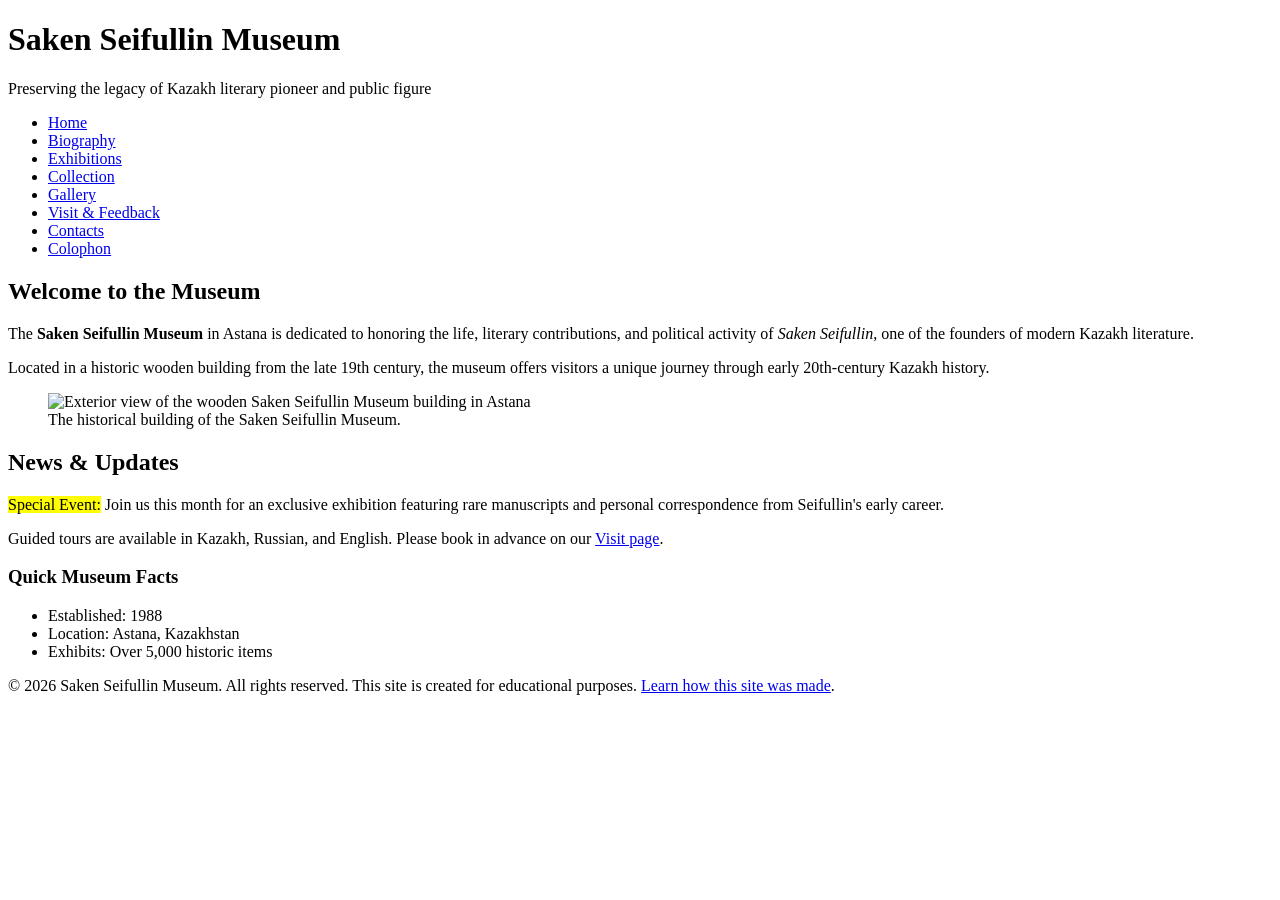
==== index.html @ 9ab15a69 "Add files via upload" ====
<!DOCTYPE html>
<html lang="en">
<head>
  <meta charset="UTF-8">
  <meta name="viewport" content="width=device-width, initial-scale=1.0">
  <meta name="description" content="Welcome to the Saken Seifullin Museum in Astana. Discover the life, literary works, and heritage of the prominent Kazakh writer and statesman. Author: Team Museum Project.">
  <title>Saken Seifullin Museum - Home Page</title>
</head>
<body>
  <header>
    <h1>Saken Seifullin Museum</h1>
    <p>Preserving the legacy of Kazakh literary pioneer and public figure</p>
    <nav>
      <ul>
        <li><a href="index.html">Home</a></li>
        <li><a href="biography.html">Biography</a></li>
        <li><a href="exhibitions.html">Exhibitions</a></li>
        <li><a href="exhibits.html">Collection</a></li>
        <li><a href="gallery.html">Gallery</a></li>
        <li><a href="feedback.html">Visit & Feedback</a></li>
        <li><a href="contacts.html">Contacts</a></li>
        <li><a href="colophon.html">Colophon</a></li>
      </ul>
    </nav>
  </header>

  <main>
    <section>
      <h2>Welcome to the Museum</h2>
      <p>The <strong>Saken Seifullin Museum</strong> in Astana is dedicated to honoring the life, literary contributions, and political activity of <em>Saken Seifullin</em>, one of the founders of modern Kazakh literature.</p>
      <p>Located in a historic wooden building from the late 19th century, the museum offers visitors a unique journey through early 20th-century Kazakh history.</p>
      <figure>
        <img src="Data/PresetImageFill0-24.jpg" alt="Exterior view of the wooden Saken Seifullin Museum building in Astana">
        <figcaption>The historical building of the Saken Seifullin Museum.</figcaption>
      </figure>
    </section>

    <article>
      <h2>News & Updates</h2>
      <p><mark>Special Event:</mark> Join us this month for an exclusive exhibition featuring rare manuscripts and personal correspondence from Seifullin's early career.</p>
      <p>Guided tours are available in Kazakh, Russian, and English. Please book in advance on our <a href="feedback.html">Visit page</a>.</p>
    </article>

    <aside>
      <h3>Quick Museum Facts</h3>
      <ul>
        <li>Established: 1988</li>
        <li>Location: Astana, Kazakhstan</li>
        <li>Exhibits: Over 5,000 historic items</li>
      </ul>
    </aside>
  </main>

  <footer>
    <p>&copy; 2026 Saken Seifullin Museum. All rights reserved. This site is created for educational purposes. <a href="colophon.html">Learn how this site was made</a>.</p>
  </footer>
</body>
</html>
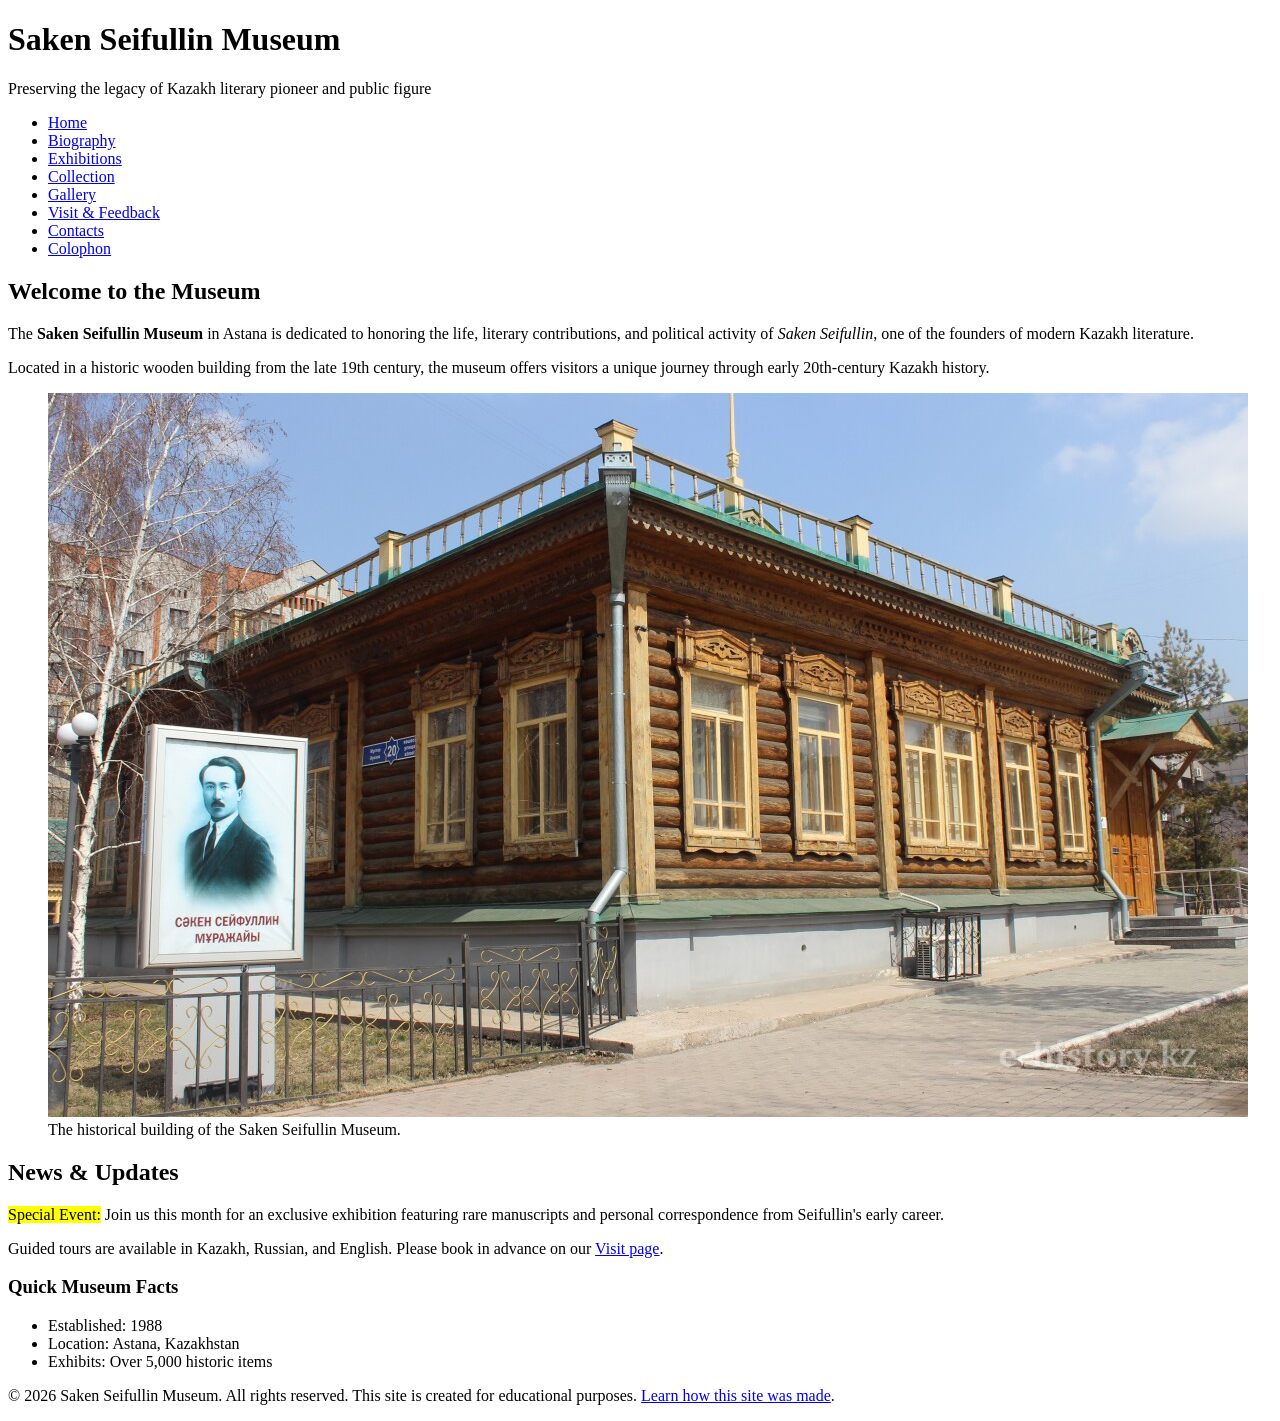
==== commit d22b30b9: "Add files via upload" ====
--- a/index.html
+++ b/index.html
@@ -30,7 +30,7 @@
       <p>The <strong>Saken Seifullin Museum</strong> in Astana is dedicated to honoring the life, literary contributions, and political activity of <em>Saken Seifullin</em>, one of the founders of modern Kazakh literature.</p>
       <p>Located in a historic wooden building from the late 19th century, the museum offers visitors a unique journey through early 20th-century Kazakh history.</p>
       <figure>
-        <img src="Data/PresetImageFill0-24.jpg" alt="Exterior view of the wooden Saken Seifullin Museum building in Astana">
+        <img src="./astana-16-1.jpg" alt="Exterior view of the wooden Saken Seifullin Museum building in Astana">
         <figcaption>The historical building of the Saken Seifullin Museum.</figcaption>
       </figure>
     </section>
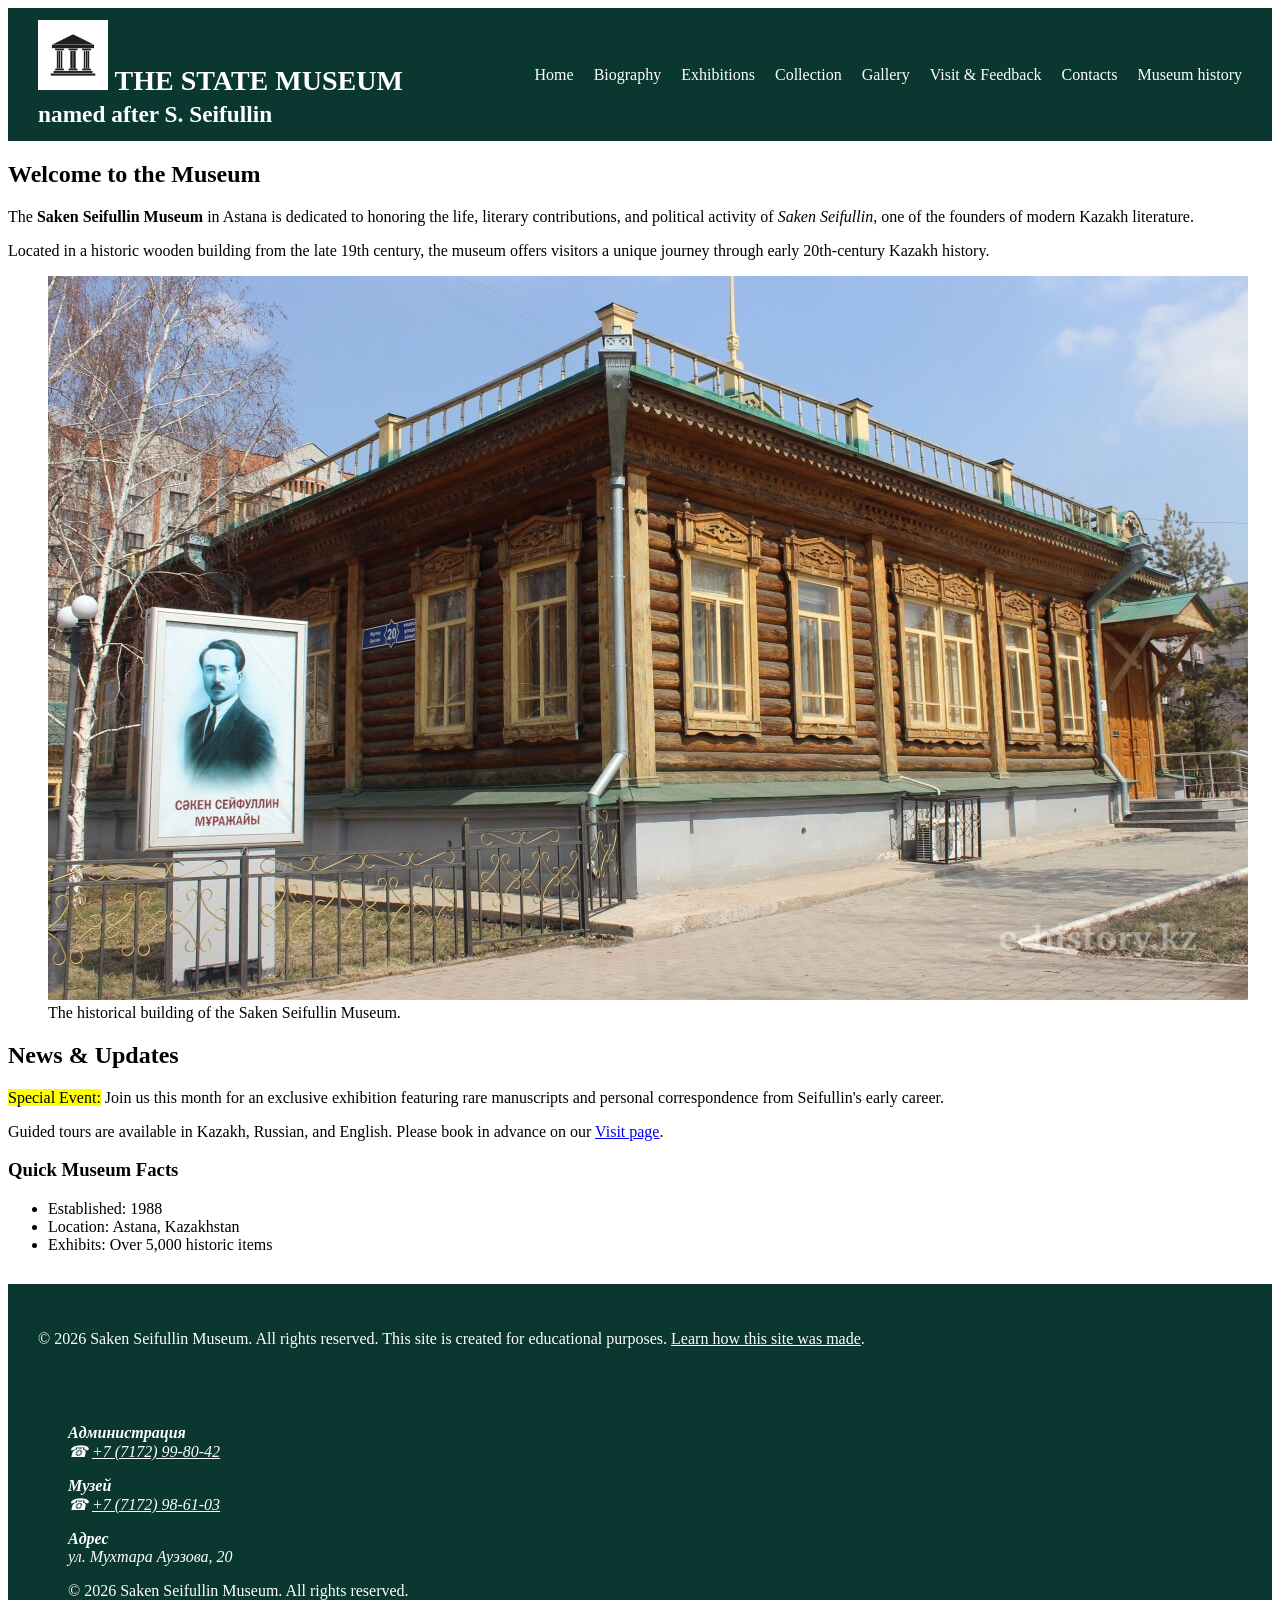
==== commit bbd1b088: "Add files via upload" ====
--- a/index.html
+++ b/index.html
@@ -5,11 +5,15 @@
   <meta name="viewport" content="width=device-width, initial-scale=1.0">
   <meta name="description" content="Welcome to the Saken Seifullin Museum in Astana. Discover the life, literary works, and heritage of the prominent Kazakh writer and statesman. Author: Team Museum Project.">
   <title>Saken Seifullin Museum - Home Page</title>
+  <link rel="stylesheet" href="css/base.css">
 </head>
 <body>
   <header>
-    <h1>Saken Seifullin Museum</h1>
-    <p>Preserving the legacy of Kazakh literary pioneer and public figure</p>
+        <h1>
+    <img src="logo museum.jpg" alt="Museum logo">
+    THE STATE MUSEUM <br>
+    <small>named after S. Seifullin</small>
+</h1>
     <nav>
       <ul>
         <li><a href="index.html">Home</a></li>
@@ -19,7 +23,7 @@
         <li><a href="gallery.html">Gallery</a></li>
         <li><a href="feedback.html">Visit & Feedback</a></li>
         <li><a href="contacts.html">Contacts</a></li>
-        <li><a href="colophon.html">Colophon</a></li>
+        <li><a href="Museum history.html">Museum history</a></li>
       </ul>
     </nav>
   </header>
@@ -53,6 +57,27 @@
 
   <footer>
     <p>&copy; 2026 Saken Seifullin Museum. All rights reserved. This site is created for educational purposes. <a href="colophon.html">Learn how this site was made</a>.</p>
-  </footer>
+    <footer>
+    <address>
+        <p>
+            <strong>Администрация</strong><br>
+             &#9742;
+            <a href="tel:+77172998042">+7 (7172) 99-80-42</a>
+        </p>
+
+        <p>
+            <strong>Музей</strong><br>
+             &#9742;
+            <a href="tel:+77172986103">+7 (7172) 98-61-03</a>
+        </p>
+
+        <p>
+            <strong>Адрес</strong><br>
+            ул. Мухтара Ауэзова, 20
+        </p>
+    </address>
+
+    <p>&copy; 2026 Saken Seifullin Museum. All rights reserved.</p>
+</footer>
 </body>
-</html>+</html>
--- a/css/base.css
+++ b/css/base.css
@@ -0,0 +1,69 @@
+    nav ul {
+        display: flex;
+        justify-content: center;
+        align-items: center;
+        gap: 20px;
+        list-style: none;
+        margin: 0;
+        padding: 0;
+    }
+
+    nav a {
+        text-decoration: none;
+    }
+
+    header {
+        background-color:#0A372F;
+        color:white;
+        padding: 12px 30px;
+        display: flex;
+        align-items: center;
+        justify-content: space-between;
+        flex-wrap: nowrap;
+    }
+    header h1 {
+        font-size: 28px;
+        margin: 0;
+        white-space: nowrap;
+    }
+    
+    header a {
+        color: white;
+    }
+
+    header img {
+        width: 70px;
+        height: auto;
+    }
+
+    .exhibit-grid {
+        display: grid;
+        grid-template-columns: repeat(4, minmax(0, 1fr));
+        gap: 30px 20px;
+    }
+    .exhibit-card {
+        padding: 10px;
+        border: 1px solid #dddddd;
+        box-sizing: border-box;
+    }
+
+    .exhibit-grid img {
+        max-width: 100%;
+        width: 100%;
+        height: 190px;
+        object-fit: cover;
+    }
+    h1, h2, h3 {
+        font-family: Georgia, "Times New Roman", serif;
+    }
+
+    footer {
+        background-color: #0A372F ;
+        color: white;
+        padding: 30px;
+        margin-top: 30px;
+
+    }
+    footer a {
+        color:white;    
+    }
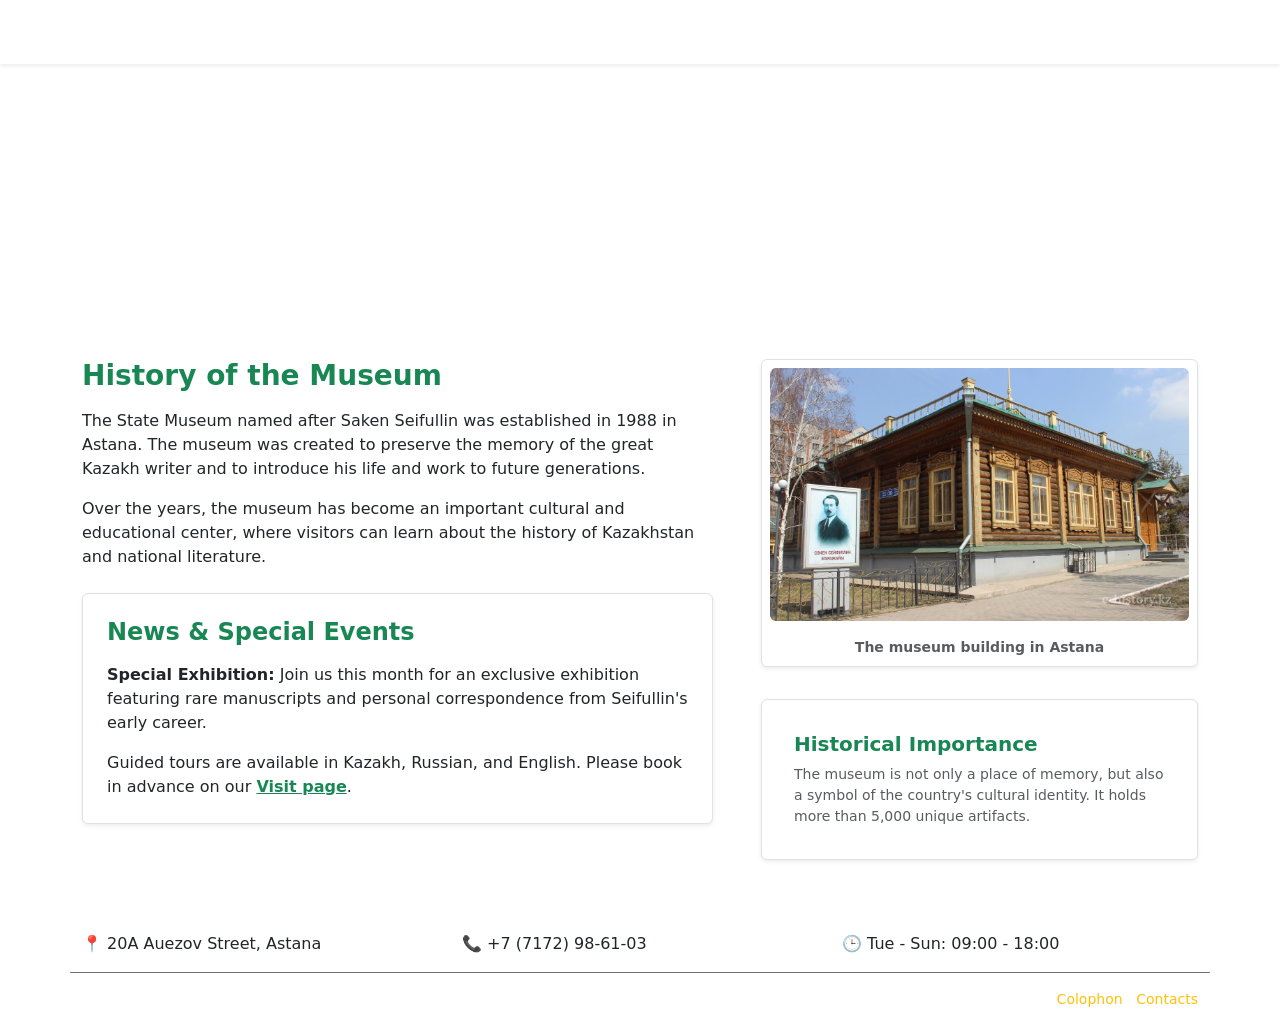
==== commit 5a7ceeb7: "Add files via upload" ====
--- a/index.html
+++ b/index.html
@@ -3,81 +3,108 @@
 <head>
   <meta charset="UTF-8">
   <meta name="viewport" content="width=device-width, initial-scale=1.0">
-  <meta name="description" content="Welcome to the Saken Seifullin Museum in Astana. Discover the life, literary works, and heritage of the prominent Kazakh writer and statesman. Author: Team Museum Project.">
-  <title>Saken Seifullin Museum - Home Page</title>
-  <link rel="stylesheet" href="css/base.css">
+  <meta name="description" content="Welcome to the State Museum named after S. Seifullin in Astana. Author: Team Museum Project.">
+  <!-- Bootstrap 5.3.3 CSS CDN (Version: 5.3.3) -->
+  <link href="https://cdn.jsdelivr.net/npm/bootstrap@5.3.3/dist/css/bootstrap.min.css" rel="stylesheet">
+  <link rel="stylesheet" href="css/style1.css">
+  <title>Home - Saken Seifullin Museum</title>
 </head>
 <body>
-  <header>
-        <h1>
-    <img src="logo museum.jpg" alt="Museum logo">
-    THE STATE MUSEUM <br>
-    <small>named after S. Seifullin</small>
-</h1>
-    <nav>
-      <ul>
-        <li><a href="index.html">Home</a></li>
-        <li><a href="biography.html">Biography</a></li>
-        <li><a href="exhibitions.html">Exhibitions</a></li>
-        <li><a href="exhibits.html">Collection</a></li>
-        <li><a href="gallery.html">Gallery</a></li>
-        <li><a href="feedback.html">Visit & Feedback</a></li>
-        <li><a href="contacts.html">Contacts</a></li>
-        <li><a href="Museum history.html">Museum history</a></li>
-      </ul>
+
+  <!-- Header & Navigation -->
+  <header class="site-header text-white shadow-sm sticky-top">
+    <nav class="navbar navbar-expand-lg navbar-dark p-0">
+      <div class="container-fluid px-3 px-md-5">
+        <a class="navbar-brand d-flex align-items-center gap-3" href="index.html">
+          <svg class="logo-icon" viewBox="0 0 24 24" style="width: 36px; height: 36px; fill: #ffffff;"><path d="M12 2L2 7l10 5 10-5-10-5zM2 17l10 5 10-5M2 12l10 5 10-5"/></svg>
+          <div class="logo-text">
+            <h1 class="h6 mb-0 text-white text-uppercase tracking-wider">The State Museum</h1>
+            <small class="text-white-50 fs-7">named after S. Seifullin</small>
+          </div>
+        </a>
+
+        <button class="navbar-toggler" type="button" data-bs-toggle="collapse" data-bs-target="#mainNav" aria-controls="mainNav" aria-expanded="false" aria-label="Toggle navigation">
+          <span class="navbar-toggler-icon"></span>
+        </button>
+
+        <div class="collapse navbar-collapse justify-content-end" id="mainNav">
+          <ul class="navbar-nav gap-2 text-center text-lg-start">
+            <li class="nav-item"><a class="nav-link active" aria-current="page" href="index.html">Home</a></li>
+            <li class="nav-item"><a class="nav-link" href="biography.html">Biography</a></li>
+            <li class="nav-item"><a class="nav-link" href="exhibitions.html">Exhibitions</a></li>
+            <li class="nav-item"><a class="nav-link" href="exhibits.html">Collection</a></li>
+            <li class="nav-item"><a class="nav-link" href="gallery.html">Gallery</a></li>
+            <li class="nav-item"><a class="nav-link" href="feedback.html">Visit &amp; Feedback</a></li>
+            <li class="nav-item"><a class="nav-link" href="contacts.html">Contacts</a></li>
+            <li class="nav-item"><a class="nav-link" href="Museum history.html">Museum history</a></li>
+            <li class="nav-item"><a class="nav-link" href="poetry.html">Poetry Wall</a></li>
+          </ul>
+        </div>
+      </div>
     </nav>
   </header>
 
-  <main>
-    <section>
-      <h2>Welcome to the Museum</h2>
-      <p>The <strong>Saken Seifullin Museum</strong> in Astana is dedicated to honoring the life, literary contributions, and political activity of <em>Saken Seifullin</em>, one of the founders of modern Kazakh literature.</p>
-      <p>Located in a historic wooden building from the late 19th century, the museum offers visitors a unique journey through early 20th-century Kazakh history.</p>
-      <figure>
-        <img src="./astana-16-1.jpg" alt="Exterior view of the wooden Saken Seifullin Museum building in Astana">
-        <figcaption>The historical building of the Saken Seifullin Museum.</figcaption>
-      </figure>
-    </section>
+  <!-- Hero Section -->
+  <section class="hero-banner py-5">
+    <div class="container">
+      <h1 class="display-4 text-white mb-2">Saken Seifullin Museum</h1>
+      <p class="lead text-white-50 mb-3" style="max-width: 650px;">Preserving the legacy of a pioneering Kazakh writer, statesman, and public figure in Astana.</p>
+      <div class="gold-divider"></div>
+    </div>
+  </section>
 
-    <article>
-      <h2>News & Updates</h2>
-      <p><mark>Special Event:</mark> Join us this month for an exclusive exhibition featuring rare manuscripts and personal correspondence from Seifullin's early career.</p>
-      <p>Guided tours are available in Kazakh, Russian, and English. Please book in advance on our <a href="feedback.html">Visit page</a>.</p>
-    </article>
+  <!-- Main Content -->
+  <main class="container my-5">
+    <div class="row g-5">
+      
+      <!-- Left Column -->
+      <div class="col-12 col-lg-7">
+        <section class="mb-4">
+          <h2 class="h3 fw-bold text-success mb-3">History of the Museum</h2>
+          <p>The State Museum named after Saken Seifullin was established in 1988 in Astana. The museum was created to preserve the memory of the great Kazakh writer and to introduce his life and work to future generations.</p>
+          <p>Over the years, the museum has become an important cultural and educational center, where visitors can learn about the history of Kazakhstan and national literature.</p>
+        </section>
 
-    <aside>
-      <h3>Quick Museum Facts</h3>
-      <ul>
-        <li>Established: 1988</li>
-        <li>Location: Astana, Kazakhstan</li>
-        <li>Exhibits: Over 5,000 historic items</li>
-      </ul>
-    </aside>
+        <section class="p-4 bg-white rounded border shadow-sm mt-4">
+          <h2 class="h4 fw-bold text-success mb-3">News &amp; Special Events</h2>
+          <p><strong>Special Exhibition:</strong> Join us this month for an exclusive exhibition featuring rare manuscripts and personal correspondence from Seifullin's early career.</p>
+          <p class="mb-0">Guided tours are available in Kazakh, Russian, and English. Please book in advance on our <a href="feedback.html" class="text-success fw-semibold">Visit page</a>.</p>
+        </section>
+      </div>
+
+      <!-- Right Column -->
+      <div class="col-12 col-lg-5">
+        <figure class="figure border rounded p-2 bg-white shadow-sm w-100">
+          <img src="astana-16-1.jpg" class="figure-img img-fluid rounded w-100 object-fit-cover" style="max-height: 300px;" alt="The historical building of the Saken Seifullin Museum">
+          <figcaption class="figure-caption text-center pt-2 fw-semibold">The museum building in Astana</figcaption>
+        </figure>
+
+        <div class="card border shadow-sm p-3 bg-white mt-3">
+          <div class="card-body">
+            <h3 class="h5 fw-bold text-success mb-2">Historical Importance</h3>
+            <p class="card-text text-muted small">The museum is not only a place of memory, but also a symbol of the country's cultural identity. It holds more than 5,000 unique artifacts.</p>
+          </div>
+        </div>
+      </div>
+
+    </div>
   </main>
 
-  <footer>
-    <p>&copy; 2026 Saken Seifullin Museum. All rights reserved. This site is created for educational purposes. <a href="colophon.html">Learn how this site was made</a>.</p>
-    <footer>
-    <address>
-        <p>
-            <strong>Администрация</strong><br>
-             &#9742;
-            <a href="tel:+77172998042">+7 (7172) 99-80-42</a>
-        </p>
+  <!-- Footer -->
+  <footer class="site-footer pt-4 pb-3 mt-auto">
+    <div class="container">
+      <div class="row gy-3 pb-3 border-bottom border-secondary text-center text-md-start">
+        <div class="col-12 col-md-4">📍 20A Auezov Street, Astana</div>
+        <div class="col-12 col-md-4">📞 +7 (7172) 98-61-03</div>
+        <div class="col-12 col-md-4">🕒 Tue - Sun: 09:00 - 18:00</div>
+      </div>
+      <div class="d-flex flex-wrap justify-content-between align-items-center pt-3 small text-white-50">
+        <p class="mb-0">&copy; 2026 The State Museum named after S. Seifullin. All rights reserved.</p>
+        <div><a href="colophon.html" class="text-warning text-decoration-none">Colophon</a> / <a href="contacts.html" class="text-warning text-decoration-none">Contacts</a></div>
+      </div>
+    </div>
+  </footer>
 
-        <p>
-            <strong>Музей</strong><br>
-             &#9742;
-            <a href="tel:+77172986103">+7 (7172) 98-61-03</a>
-        </p>
-
-        <p>
-            <strong>Адрес</strong><br>
-            ул. Мухтара Ауэзова, 20
-        </p>
-    </address>
-
-    <p>&copy; 2026 Saken Seifullin Museum. All rights reserved.</p>
-</footer>
+  <script src="https://cdn.jsdelivr.net/npm/bootstrap@5.3.3/dist/js/bootstrap.bundle.min.js"></script>
 </body>
-</html>
+</html>
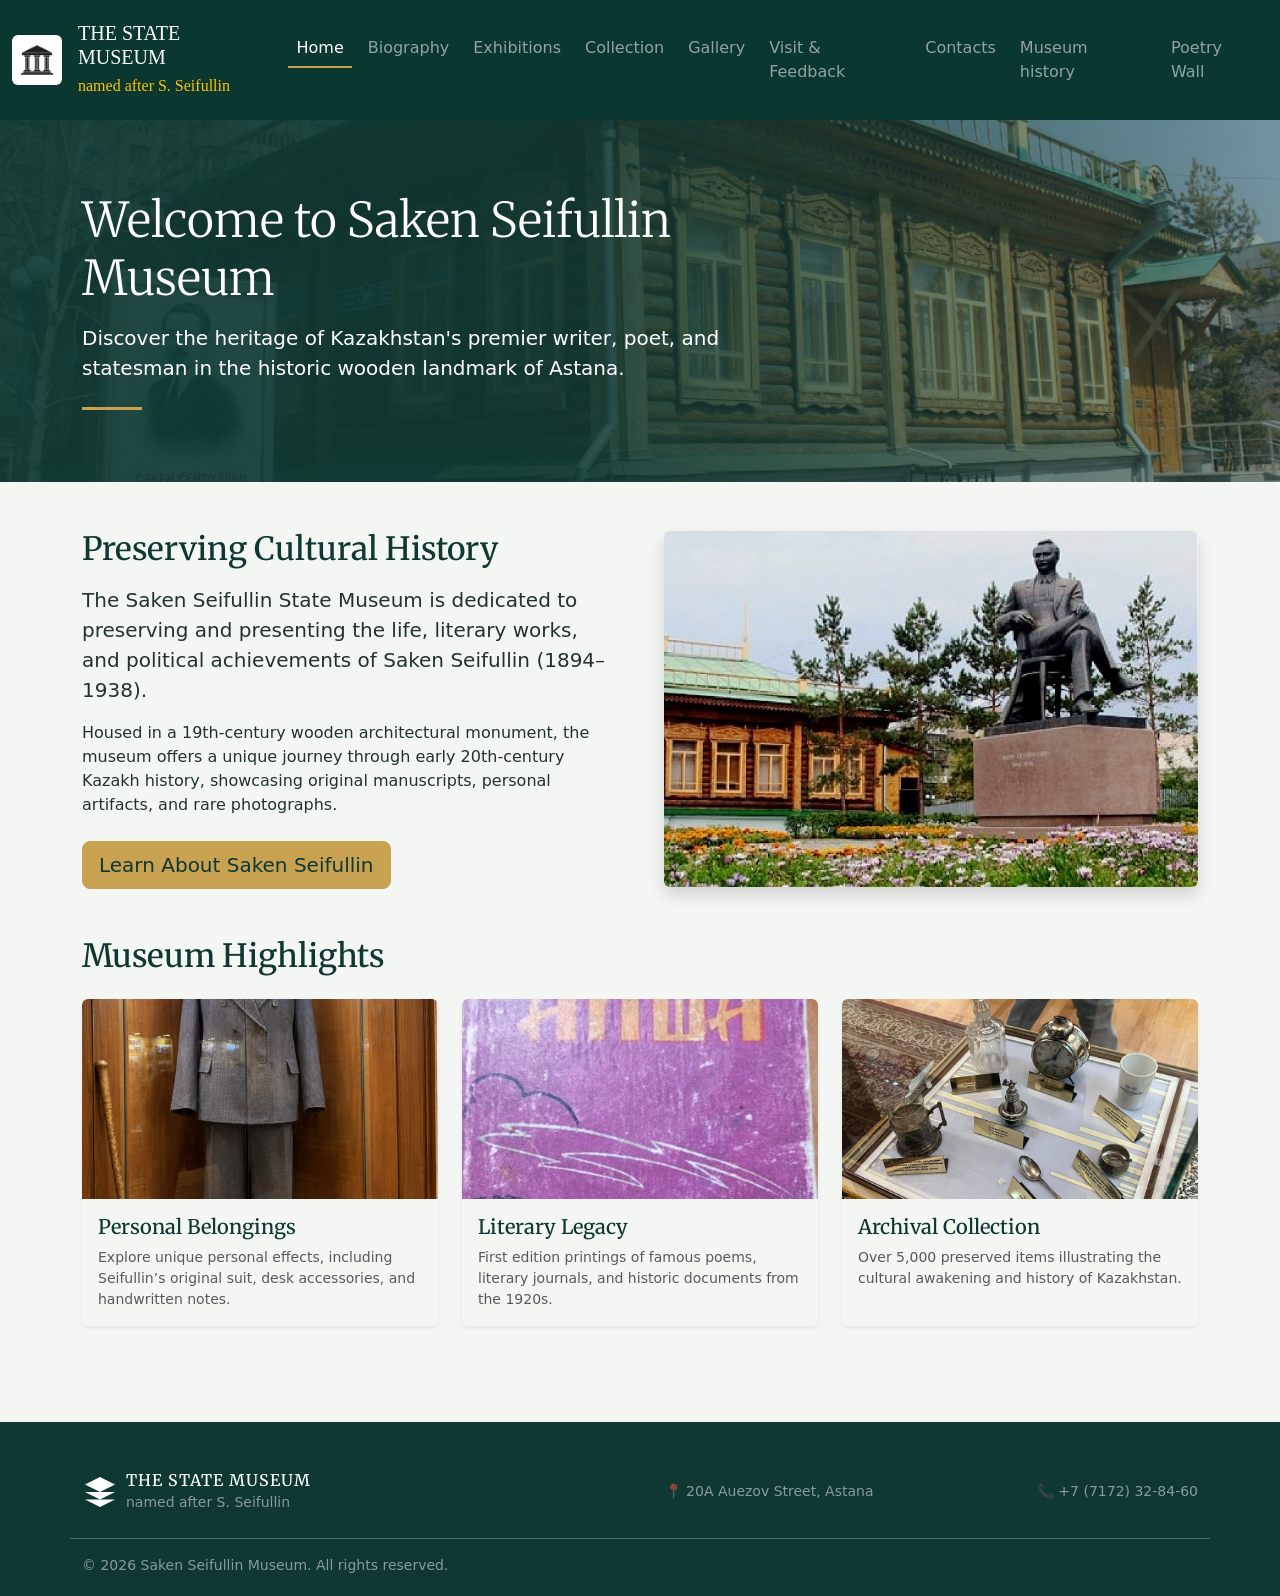
==== commit 2cb8307d: "midterm: finalize html freeze for all pages" ====
--- a/index.html
+++ b/index.html
@@ -1,40 +1,39 @@
-<!DOCTYPE html>
+
+  <!DOCTYPE html>
 <html lang="en">
 <head>
   <meta charset="UTF-8">
   <meta name="viewport" content="width=device-width, initial-scale=1.0">
-  <meta name="description" content="Welcome to the State Museum named after S. Seifullin in Astana. Author: Team Museum Project.">
-  <!-- Bootstrap 5.3.3 CSS CDN (Version: 5.3.3) -->
+  <meta name="description" content="View the table of key artifacts and historical exhibits stored in the Saken Seifullin Museum. Author: Team Museum Project.">
   <link href="https://cdn.jsdelivr.net/npm/bootstrap@5.3.3/dist/css/bootstrap.min.css" rel="stylesheet">
-  <link rel="stylesheet" href="css/style1.css">
-  <title>Home - Saken Seifullin Museum</title>
+  <link rel="stylesheet" href="css/base.css">
+  <link rel="stylesheet" href="./style1.css">
+  <title>Saken Seifullin Museum</title>
 </head>
-<body>
+<body class="d-flex flex-column min-vh-100">
 
-  <!-- Header & Navigation -->
-  <header class="site-header text-white shadow-sm sticky-top">
-    <nav class="navbar navbar-expand-lg navbar-dark p-0">
-      <div class="container-fluid px-3 px-md-5">
-        <a class="navbar-brand d-flex align-items-center gap-3" href="index.html">
-          <svg class="logo-icon" viewBox="0 0 24 24" style="width: 36px; height: 36px; fill: #ffffff;"><path d="M12 2L2 7l10 5 10-5-10-5zM2 17l10 5 10-5M2 12l10 5 10-5"/></svg>
-          <div class="logo-text">
-            <h1 class="h6 mb-0 text-white text-uppercase tracking-wider">The State Museum</h1>
-            <small class="text-white-50 fs-7">named after S. Seifullin</small>
-          </div>
+  <header class="bg-brand text-white shadow-sm">
+    <nav class="navbar navbar-expand-lg navbar-dark bg-brand py-3" id="main-navbar">
+      <div class="container-fluid">
+        <a class="navbar-brand d-flex align-items-center gap-3 text-wrap" href="index.html" id="brand-link">
+          <img src="logo museum.jpg" alt="Museum logo" class="rounded" style="width: 50px; height: auto;">
+          <span>
+            <strong class="d-block h5 mb-0">THE STATE MUSEUM</strong>
+            <small class="fs-6 text-warning">named after S. Seifullin</small>
+          </span>
         </a>
-
-        <button class="navbar-toggler" type="button" data-bs-toggle="collapse" data-bs-target="#mainNav" aria-controls="mainNav" aria-expanded="false" aria-label="Toggle navigation">
+        <button class="navbar-toggler" type="button" data-bs-toggle="collapse" data-bs-target="#navbarNav" aria-controls="navbarNav" aria-expanded="false" aria-label="Toggle navigation" id="navbar-toggler-btn">
           <span class="navbar-toggler-icon"></span>
         </button>
 
-        <div class="collapse navbar-collapse justify-content-end" id="mainNav">
+        <div class="collapse navbar-collapse justify-content-end" id="navbarNav">
           <ul class="navbar-nav gap-2 text-center text-lg-start">
-            <li class="nav-item"><a class="nav-link active" aria-current="page" href="index.html">Home</a></li>
+            <li class="nav-item"><a class="nav-link active" href="index.html">Home</a></li>
             <li class="nav-item"><a class="nav-link" href="biography.html">Biography</a></li>
             <li class="nav-item"><a class="nav-link" href="exhibitions.html">Exhibitions</a></li>
             <li class="nav-item"><a class="nav-link" href="exhibits.html">Collection</a></li>
             <li class="nav-item"><a class="nav-link" href="gallery.html">Gallery</a></li>
-            <li class="nav-item"><a class="nav-link" href="feedback.html">Visit &amp; Feedback</a></li>
+            <li class="nav-item"><a class="nav-link" href="feedback.html">Visit & Feedback</a></li>
             <li class="nav-item"><a class="nav-link" href="contacts.html">Contacts</a></li>
             <li class="nav-item"><a class="nav-link" href="Museum history.html">Museum history</a></li>
             <li class="nav-item"><a class="nav-link" href="poetry.html">Poetry Wall</a></li>
@@ -44,67 +43,93 @@
     </nav>
   </header>
 
-  <!-- Hero Section -->
-  <section class="hero-banner py-5">
-    <div class="container">
-      <h1 class="display-4 text-white mb-2">Saken Seifullin Museum</h1>
-      <p class="lead text-white-50 mb-3" style="max-width: 650px;">Preserving the legacy of a pioneering Kazakh writer, statesman, and public figure in Astana.</p>
-      <div class="gold-divider"></div>
+  <section class="hero-banner hero-home position-relative text-white py-5">
+    <div class="hero-content container position-relative z-1 py-md-4">
+      <div class="row">
+     
+        <div class="col-12 col-lg-8 text-center text-md-start">
+          <h1 class="hero-title display-5 mb-3">Welcome to Saken Seifullin Museum</h1>
+          <p class="hero-subtitle lead mb-4">Discover the heritage of Kazakhstan's premier writer, poet, and statesman in the historic wooden landmark of Astana.</p>
+          <div class="gold-divider mx-auto mx-md-0"></div>
+        </div>
+      </div>
     </div>
   </section>
 
-  <!-- Main Content -->
   <main class="container my-5">
-    <div class="row g-5">
+    <section class="row g-4 g-lg-5 align-items-center mb-5">
+      <div class="col-12 col-lg-6">
+        <h2 class="text-primary mb-3">Preserving Cultural History</h2>
+        <p class="lead">The Saken Seifullin State Museum is dedicated to preserving and presenting the life, literary works, and political achievements of Saken Seifullin (1894–1938).</p>
+        <p>Housed in a 19th-century wooden architectural monument, the museum offers a unique journey through early 20th-century Kazakh history, showcasing original manuscripts, personal artifacts, and rare photographs.</p>
+        <a href="biography.html" class="btn btn-primary btn-lg mt-2">Learn About Saken Seifullin</a>
+      </div>
+      <div class="col-12 col-lg-6">
+        <img src="./gosudarstvennyj_muzej_imeni_s_sejfullina_foto1.jpg" alt="Inside Saken Seifullin Museum" class="img-fluid w-100 rounded shadow">
+      </div>
+    </section>
+
+    <section>
+      <h2 class="text-primary mb-4">Museum Highlights</h2>
       
-      <!-- Left Column -->
-      <div class="col-12 col-lg-7">
-        <section class="mb-4">
-          <h2 class="h3 fw-bold text-success mb-3">History of the Museum</h2>
-          <p>The State Museum named after Saken Seifullin was established in 1988 in Astana. The museum was created to preserve the memory of the great Kazakh writer and to introduce his life and work to future generations.</p>
-          <p>Over the years, the museum has become an important cultural and educational center, where visitors can learn about the history of Kazakhstan and national literature.</p>
-        </section>
+      <div class="row g-4">
+        <div class="col-12 col-md-6 col-lg-4">
+          <div class="info-card card h-100 border-0 shadow-sm">
+            <img src="Saken%20s%20suit.png" alt="Saken Seifullin Personal Suit" class="card-img-top object-fit-cover">
+            <div class="card-body">
+              <h3 class="card-title h5 text-primary">Personal Belongings</h3>
+              <p class="card-text small text-body-secondary">Explore unique personal effects, including Seifullin’s original suit, desk accessories, and handwritten notes.</p>
+            </div>
+          </div>
+        </div>
 
-        <section class="p-4 bg-white rounded border shadow-sm mt-4">
-          <h2 class="h4 fw-bold text-success mb-3">News &amp; Special Events</h2>
-          <p><strong>Special Exhibition:</strong> Join us this month for an exclusive exhibition featuring rare manuscripts and personal correspondence from Seifullin's early career.</p>
-          <p class="mb-0">Guided tours are available in Kazakh, Russian, and English. Please book in advance on our <a href="feedback.html" class="text-success fw-semibold">Visit page</a>.</p>
-        </section>
-      </div>
+        <div class="col-12 col-md-6 col-lg-4">
+          <div class="info-card card h-100 border-0 shadow-sm">
+            <img src="./book%20aisha.jpg" alt="Rare Documents and Books" class="card-img-top object-fit-cover">
+            <div class="card-body">
+              <h3 class="card-title h5 text-primary">Literary Legacy</h3>
+              <p class="card-text small text-body-secondary">First edition printings of famous poems, literary journals, and historic documents from the 1920s.</p>
+            </div>
+          </div>
+        </div>
 
-      <!-- Right Column -->
-      <div class="col-12 col-lg-5">
-        <figure class="figure border rounded p-2 bg-white shadow-sm w-100">
-          <img src="astana-16-1.jpg" class="figure-img img-fluid rounded w-100 object-fit-cover" style="max-height: 300px;" alt="The historical building of the Saken Seifullin Museum">
-          <figcaption class="figure-caption text-center pt-2 fw-semibold">The museum building in Astana</figcaption>
-        </figure>
-
-        <div class="card border shadow-sm p-3 bg-white mt-3">
-          <div class="card-body">
-            <h3 class="h5 fw-bold text-success mb-2">Historical Importance</h3>
-            <p class="card-text text-muted small">The museum is not only a place of memory, but also a symbol of the country's cultural identity. It holds more than 5,000 unique artifacts.</p>
+        <div class="col-12 col-md-6 col-lg-4">
+          <div class="info-card card h-100 border-0 shadow-sm">
+            <img src="Personal%20belongings.jpg" alt="Historical Exhibits" class="card-img-top object-fit-cover">
+            <div class="card-body">
+              <h3 class="card-title h5 text-primary">Archival Collection</h3>
+              <p class="card-text small text-body-secondary">Over 5,000 preserved items illustrating the cultural awakening and history of Kazakhstan.</p>
+            </div>
           </div>
         </div>
       </div>
-
-    </div>
+    </section>
   </main>
 
-  <!-- Footer -->
-  <footer class="site-footer pt-4 pb-3 mt-auto">
+  <footer class="site-footer bg-primary text-white mt-5 pt-5 pb-3">
     <div class="container">
-      <div class="row gy-3 pb-3 border-bottom border-secondary text-center text-md-start">
-        <div class="col-12 col-md-4">📍 20A Auezov Street, Astana</div>
-        <div class="col-12 col-md-4">📞 +7 (7172) 98-61-03</div>
-        <div class="col-12 col-md-4">🕒 Tue - Sun: 09:00 - 18:00</div>
+      <div class="footer-top row g-4 align-items-center pb-4 border-bottom border-white border-opacity-25">
+        <div class="logo-group col-12 col-md-5 d-flex align-items-center gap-2">
+          <svg class="logo-icon flex-shrink-0" viewBox="0 0 24 24" aria-hidden="true"><path d="M12 2L2 7l10 5 10-5-10-5zM2 17l10 5 10-5M2 12l10 5 10-5"/></svg>
+          <div class="logo-text">
+            <h1 class="fs-6 text-uppercase mb-0 lh-sm">The State Museum</h1>
+            <span class="small text-white-50">named after S. Seifullin</span>
+          </div>
+        </div>
+       
+        <div class="footer-contacts col-12 col-md-7">
+          <div class="row g-2 small text-white-50">
+            <div class="col-12 col-sm-6 text-md-end">📍 20A Auezov Street, Astana</div>
+            <div class="col-12 col-sm-6 text-md-end">📞 +7 (7172) 32-84-60</div>
+          </div>
+        </div>
       </div>
-      <div class="d-flex flex-wrap justify-content-between align-items-center pt-3 small text-white-50">
-        <p class="mb-0">&copy; 2026 The State Museum named after S. Seifullin. All rights reserved.</p>
-        <div><a href="colophon.html" class="text-warning text-decoration-none">Colophon</a> / <a href="contacts.html" class="text-warning text-decoration-none">Contacts</a></div>
+      <div class="footer-bottom row pt-3 small text-white-50">
+        
+        <p class="col-12 col-md-6 mb-1 text-center text-md-start">&copy; 2026 Saken Seifullin Museum. All rights reserved.</p>
       </div>
     </div>
   </footer>
 
-  <script src="https://cdn.jsdelivr.net/npm/bootstrap@5.3.3/dist/js/bootstrap.bundle.min.js"></script>
 </body>
 </html>
--- a/css/base.css
+++ b/css/base.css
@@ -0,0 +1,42 @@
+:root {
+  --brand-green: #0A372F;
+  --brand-gold: #C9A646;
+  --brand-light-bg: #EEF3F0;
+}
+
+body {
+  font-family: system-ui, -apple-system, "Segoe UI", Roboto, sans-serif;
+  min-height: 100vh;
+  display: flex;
+  flex-direction: column;
+}
+
+main {
+  flex: 1 0 auto;
+}
+
+.bg-brand {
+  background-color: var(--brand-green) !important;
+}
+
+h1, h2, h3, .navbar-brand {
+  font-family: Georgia, "Times New Roman", serif;
+}
+
+.poetry-quote-box {
+  background-color: var(--brand-light-bg);
+  border-left: 4px solid var(--brand-gold);
+}
+
+.card-img-top, .figure-img {
+  transition: transform 0.3s ease;
+}
+
+.card:hover .card-img-top,
+.figure:hover .figure-img {
+  transform: scale(1.03);
+}
+
+.card, .figure {
+  overflow: hidden;
+}
--- a/style1.css
+++ b/style1.css
@@ -0,0 +1,805 @@
+
+/* @import url('https://fonts.googleapis.com/css2?family=Merriweather:ital,wght@0,300;0,400;0,700;1,300&family=Open+Sans:wght@400;500;600;700&display=swap');
+
+:root {
+  --primary-dark: #0f3832;
+  --accent-gold: #c8a251;
+  --accent-gold-hover: #b08d3e;
+  --bg-light: #f4f6f4;
+  --card-bg: #ffffff;
+  --card-border: #e2e8e5;
+  --text-dark: #22332d;
+  --text-muted: #556660;
+  --white: #ffffff;
+}
+
+* {
+  box-sizing: border-box;
+  margin: 0;
+  padding: 0;
+}
+
+body {
+  font-family: 'Open Sans', sans-serif;
+  background-color: var(--bg-light);
+  color: var(--text-dark);
+  line-height: 1.6;
+}
+
+.site-header {
+  background-color: var(--primary-dark);
+  color: var(--white);
+  padding: 1rem 3rem;
+  border-bottom: 1px solid rgba(255, 255, 255, 0.1);
+  position: sticky;
+  top: 0;
+  z-index: 1000;
+}
+
+.header-container {
+  max-width: 1200px;
+  margin: 0 auto;
+  display: flex;
+  justify-content: space-between;
+  align-items: center;
+}
+
+.logo-group {
+  display: flex;
+  align-items: center;
+  gap: 12px;
+}
+
+.logo-icon {
+  width: 36px;
+  height: 36px;
+  min-width: 36px;
+  fill: var(--white);
+}
+
+.logo-text h1 {
+  font-family: 'Merriweather', serif;
+  font-size: 0.95rem;
+  text-transform: uppercase;
+  letter-spacing: 1px;
+  line-height: 1.1;
+  color: var(--white);
+}
+
+.logo-text span {
+  font-size: 0.75rem;
+  color: rgba(255, 255, 255, 0.7);
+}
+
+.main-nav ul {
+  display: flex;
+  align-items: center;
+  gap: 18px;
+  list-style: none;
+}
+
+.nav-link {
+  color: rgba(255, 255, 255, 0.85);
+  text-decoration: none;
+  font-size: 0.88rem;
+  font-weight: 500;
+  transition: color 0.2s, border-color 0.2s;
+  padding-bottom: 4px;
+}
+
+.nav-link:hover, .nav-link.active {
+  color: var(--white);
+  border-bottom: 2px solid var(--accent-gold);
+}
+
+
+.hero-banner {
+  color: var(--white);
+  padding: 4rem 3rem;
+  background-size: cover;
+  background-position: center;
+  position: relative;
+}
+
+.hero-banner::before {
+  content: '';
+  position: absolute;
+  top: 0; left: 0; right: 0; bottom: 0;
+  background: linear-gradient(to right, rgba(15, 56, 50, 0.92) 40%, rgba(15, 56, 50, 0.4));
+  z-index: 1;
+}
+
+.hero-content {
+  position: relative;
+  z-index: 2;
+  max-width: 1200px;
+  margin: 0 auto;
+}
+
+.hero-title {
+  font-family: 'Merriweather', serif;
+  font-size: 2.5rem;
+  font-weight: 400;
+  margin-bottom: 0.8rem;
+  color: var(--white);
+}
+
+.hero-subtitle {
+  font-size: 1.05rem;
+  color: rgba(255, 255, 255, 0.9);
+  max-width: 650px;
+  margin-bottom: 1.2rem;
+}
+
+.gold-divider {
+  width: 60px;
+  height: 3px;
+  background-color: var(--accent-gold);
+}
+.container {
+  max-width: 1200px;
+  margin: 2.5rem auto;
+  padding: 0 2rem;
+}
+
+.section-title {
+  font-family: 'Merriweather', serif;
+  font-size: 1.75rem;
+  color: var(--primary-dark);
+  /*margin-bottom: 1.2rem;
+
+.btn-primary {
+  display: inline-block;
+  background-color: var(--accent-gold);
+  color: var(--primary-dark);
+  font-weight: 600;
+  padding: 10px 20px;
+  border-radius: 4px;
+  text-decoration: none;
+  transition: background-color 0.2s;
+  margin-top: 1rem;
+}
+
+.btn-primary:hover {
+  background-color: var(--accent-gold-hover);
+}
+
+.intro-grid {
+  width: 100%;
+  height: 350px;
+  display: grid;
+  grid-template-columns: 1fr 1fr;
+  gap: 2.5rem;
+  align-items: center;
+  margin-bottom: 3rem;
+}
+
+.div1{
+  display: flex;
+   object-fit: cover;
+  flex-direction: column;
+  gap: 1rem;
+   box-shadow: 0 4px 12px rgba(0,0,0,0.1);
+}
+.featured-img{
+   display: flex;
+    object-fit: cover;
+   flex-direction: column;
+    width: 100%;
+    
+
+}
+
+  /*width: 100%;
+  height: 350px;
+  object-fit: cover;
+  border-radius: 6px;
+  box-shadow: 0 4px 12px rgba(0,0,0,0.1);
+
+
+.cards-grid {
+  display: grid;
+  grid-template-columns: repeat(auto-fit, minmax(280px, 1fr));
+  gap: 1.8rem;
+  margin-top: 1.5rem;
+}
+
+.info-card {
+  background-color: var(--card-bg);
+  border: 1px solid var(--card-border);
+  border-radius: 6px;
+  overflow: hidden;
+  box-shadow: 0 2px 6px rgba(0,0,0,0.03);
+  transition: transform 0.2s, box-shadow 0.2s;
+}
+
+.info-card:hover {
+  transform: translateY(-4px);
+  box-shadow: 0 8px 18px rgba(0,0,0,0.08);
+}
+
+.card-img {
+  width: 100%;
+  height: 200px;
+  object-fit: cover;
+}
+
+.card-body {
+  padding: 1.2rem;
+}
+
+.card-title {
+  font-family: 'Merriweather', serif;
+  font-size: 1.1rem;
+  color: var(--primary-dark);
+  margin-bottom: 0.5rem;
+}
+
+.card-text {
+  font-size: 0.9rem;
+  color: var(--text-muted);
+}
+
+.bio-article {
+  background-color: var(--card-bg);
+  padding: 2.5rem;
+  border-radius: 6px;
+  border: 1px solid var(--card-border);
+}
+
+.timeline {
+  border-left: 3px solid var(--accent-gold);
+  padding-left: 1.5rem;
+  margin: 2rem 0;
+}
+
+.timeline-item {
+  margin-bottom: 1.8rem;
+  position: relative;
+}
+
+.timeline-year {
+  font-family: 'Merriweather', serif;
+  font-weight: 700;
+  color: var(--accent-gold);
+  font-size: 1.1rem;
+}
+
+.timeline-title {
+  font-family: 'Merriweather', serif;
+  color: var(--primary-dark);
+  font-size: 1.15rem;
+  margin: 0.2rem 0;
+}
+
+.badge-status {
+  display: inline-block;
+  font-size: 0.75rem;
+  font-weight: 700;
+  text-transform: uppercase;
+  padding: 4px 8px;
+  border-radius: 4px;
+  margin-bottom: 0.5rem;
+}
+
+.badge-permanent { background-color: #e3f2fd; color: #0d47a1; }
+.badge-temporary { background-color: #fff3e0; color: #e65100; }
+
+.site-footer {
+  background-color: var(--primary-dark);
+  color: var(--white);
+  padding: 2.5rem 3rem 1.2rem 3rem;
+  margin-top: 4rem;
+}
+
+.footer-top {
+  max-width: 1200px;
+  margin: 0 auto;
+  display: flex;
+  justify-content: space-between;
+  align-items: center;
+  padding-bottom: 1.5rem;
+  border-bottom: 1px solid rgba(255, 255, 255, 0.15);
+}
+
+.footer-contacts {
+  display: flex;
+  gap: 2rem;
+  font-size: 0.85rem;
+  color: rgba(255, 255, 255, 0.8);
+}
+
+.footer-bottom {
+  max-width: 1200px;
+  margin: 1.2rem auto 0 auto;
+  display: flex;
+  justify-content: space-between;
+  font-size: 0.8rem;
+  color: rgba(255, 255, 255, 0.6);
+}
+
+.footer-bottom a {
+  color: rgba(255, 255, 255, 0.6);
+  text-decoration: none;
+}
+
+@media (max-width: 850px) {
+  .intro-grid { grid-template-columns: 1fr; }
+  .header-container { flex-direction: column; gap: 15px; }
+  .main-nav ul { flex-wrap: wrap; justify-content: center; gap: 10px; }
+  .footer-top { flex-direction: column; gap: 15px; align-items: flex-start; }
+} 
+*/
+/* @import url('https://fonts.googleapis.com/css2?family=Merriweather:ital,wght@0,300;0,400;0,700;1,300&family=Open+Sans:wght@400;500;600;700&display=swap');
+
+:root {
+  --primary-dark: #0f3832;
+  --accent-gold: #c8a251;
+  --accent-gold-hover: #b08d3e;
+  --bg-light: #f4f6f4;
+  --card-bg: #ffffff;
+  --card-border: #e2e8e5;
+  --text-dark: #22332d;
+  --text-muted: #556660;
+  --white: #ffffff;
+
+  --font-serif: 'Merriweather', serif;
+  --font-sans: 'Open Sans', sans-serif;
+  --page-width: 1200px;
+  --radius: 6px;
+}
+
+* {
+  box-sizing: border-box;
+  margin: 0;
+  padding: 0;
+}
+
+body {
+  font-family: var(--font-sans);
+  background-color: var(--bg-light);
+  color: var(--text-dark);
+  line-height: 1.6;
+}
+
+
+.site-header {
+  background-color: var(--primary-dark);
+  color: var(--white);
+  padding: 1rem 3rem;
+  border-bottom: 1px solid rgba(255, 255, 255, 0.1);
+  position: sticky;
+  top: 0;
+  z-index: 1000;
+}
+
+.header-container {
+  max-width: var(--page-width);
+  margin: 0 auto;
+  display: flex;
+  justify-content: space-between;
+  align-items: center;
+}
+.logo-group {
+  display: flex;
+  align-items: center;
+  gap: 12px;
+}
+
+.logo-icon {
+  width: 36px;
+  height: 36px;
+  min-width: 36px;
+  fill: var(--white);
+}
+
+.logo-text h1 {
+  font-family: var(--font-serif);
+  font-size: 0.95rem;
+  text-transform: uppercase;
+  letter-spacing: 1px;
+  line-height: 1.1;
+  color: var(--white);
+}
+
+.logo-text span {
+  font-size: 0.75rem;
+  color: rgba(255, 255, 255, 0.7);
+}
+
+.main-nav ul {
+  display: flex;
+  align-items: center;
+  gap: 18px;
+  list-style: none;
+}
+
+.nav-link {
+  color: rgba(255, 255, 255, 0.85);
+  text-decoration: none;
+  font-size: 0.88rem;
+  font-weight: 500;
+  padding-bottom: 4px;
+  transition: color 0.2s, border-color 0.2s;
+}
+
+.nav-link:hover,
+.nav-link.active {
+  color: var(--white);
+  border-bottom: 2px solid var(--accent-gold);
+}
+
+
+.hero-banner {
+  position: relative;
+  color: var(--white);
+  padding: 4rem 3rem;
+  background-size: cover;
+  background-position: center;
+}
+
+
+.hero-banner::before {
+  content: '';
+  position: absolute;
+  inset: 0;
+  background: linear-gradient(to right, rgba(15, 56, 50, 0.92) 40%, rgba(15, 56, 50, 0.4));
+  z-index: 1;
+}
+
+
+.hero-home        { background-image: url('astana-16-1.jpg'); }
+.hero-bio         { background-image: url('Saken s suit.png'); }
+.hero-exhibitions { background-image: url('Museum inner view.jpeg'); }
+
+.hero-content {
+  position: relative;
+  z-index: 2;
+  max-width: var(--page-width);
+  margin: 0 auto;
+}
+
+.hero-title {
+  font-family: var(--font-serif);
+  font-size: 2.5rem;
+  font-weight: 400;
+  margin-bottom: 0.8rem;
+  color: var(--white);
+}
+
+.hero-subtitle {
+  font-size: 1.05rem;
+  color: rgba(255, 255, 255, 0.9);
+  max-width: 650px;
+  margin-bottom: 1.2rem;
+}
+
+.gold-divider {
+  width: 60px;
+  height: 3px;
+  background-color: var(--accent-gold);
+}
+
+.container {
+  max-width: var(--page-width);
+  margin: 2.5rem auto;
+  padding: 0 2rem;
+}
+
+.section-title {
+  font-family: var(--font-serif);
+  font-size: 1.75rem;
+  color: var(--primary-dark);
+}
+
+
+.subsection-title {
+  font-size: 1.35rem;
+}
+
+
+.section-title--spaced {
+  margin-top: 3.5rem;
+}
+
+
+.btn-primary {
+  display: inline-block;
+  background-color: var(--accent-gold);
+  color: var(--primary-dark);
+  font-weight: 600;
+  padding: 10px 20px;
+  border-radius: 4px;
+  text-decoration: none;
+  margin-top: 1rem;
+  transition: background-color 0.2s;
+}
+
+.btn-primary:hover {
+  background-color: var(--accent-gold-hover);
+}
+
+
+.intro-grid {
+  display: grid;
+  grid-template-columns: 1fr 1fr;
+  gap: 2.5rem;
+  align-items: center;
+  margin-bottom: 3rem;
+}
+
+
+.intro-grid--compact {
+  margin: 2rem 0;
+}
+
+.intro-text {
+  display: flex;
+  flex-direction: column;
+  gap: 1rem;
+  box-shadow: 0 4px 12px rgba(0, 0, 0, 0.1);
+}
+
+.featured-img {
+  display: block;
+  width: 100%;
+  height: 350px;
+  object-fit: cover;
+}
+
+.cards-grid {
+  display: grid;
+  grid-template-columns: repeat(auto-fit, minmax(280px, 1fr));
+  gap: 1.8rem;
+  margin-top: 1.5rem;
+}
+
+.info-card {
+  background-color: var(--card-bg);
+  border: 1px solid var(--card-border);
+  border-radius: var(--radius);
+  overflow: hidden;
+  box-shadow: 0 2px 6px rgba(0, 0, 0, 0.03);
+  transition: transform 0.2s, box-shadow 0.2s;
+}
+
+.info-card:hover {
+  transform: translateY(-4px);
+  box-shadow: 0 8px 18px rgba(0, 0, 0, 0.08);
+}
+
+.card-img {
+  display: block;
+  width: 100%;
+  height: 200px;
+  object-fit: cover;
+}
+
+.card-body {
+  padding: 1.2rem;
+}
+
+.card-title {
+  font-family: var(--font-serif);
+  font-size: 1.1rem;
+  color: var(--primary-dark);
+  margin-bottom: 0.5rem;
+}
+
+.card-text {
+  font-size: 0.9rem;
+  color: var(--text-muted);
+}
+
+
+.badge-status {
+  display: inline-block;
+  font-size: 0.75rem;
+  font-weight: 700;
+  text-transform: uppercase;
+  padding: 4px 8px;
+  border-radius: 4px;
+  margin-bottom: 0.5rem;
+}
+
+.badge-permanent { background-color: #e3f2fd; color: #0d47a1; }
+.badge-temporary { background-color: #fff3e0; color: #e65100; }
+
+
+.bio-article {
+  background-color: var(--card-bg);
+  padding: 2.5rem;
+  border-radius: var(--radius);
+  border: 1px solid var(--card-border);
+}
+
+.timeline {
+  border-left: 3px solid var(--accent-gold);
+  padding-left: 1.5rem;
+  margin: 2rem 0;
+}
+
+.timeline-item {
+  margin-bottom: 1.8rem;
+}
+
+.timeline-year {
+  font-family: var(--font-serif);
+  font-weight: 700;
+  color: var(--accent-gold);
+  font-size: 1.1rem;
+}
+
+.timeline-title {
+  font-family: var(--font-serif);
+  color: var(--primary-dark);
+  font-size: 1.15rem;
+  margin: 0.2rem 0;
+}
+
+
+.site-footer {
+  background-color: var(--primary-dark);
+  color: var(--white);
+  padding: 2.5rem 3rem 1.2rem;
+  margin-top: 4rem;
+}
+
+.footer-top {
+  max-width: var(--page-width);
+  margin: 0 auto;
+  display: flex;
+  justify-content: space-between;
+  align-items: center;
+  padding-bottom: 1.5rem;
+  border-bottom: 1px solid rgba(255, 255, 255, 0.15);
+}
+
+.footer-contacts {
+  display: flex;
+  gap: 2rem;
+  font-size: 0.85rem;
+  color: rgba(255, 255, 255, 0.8);
+}
+
+.footer-bottom {
+  max-width: var(--page-width);
+  margin: 1.2rem auto 0;
+  display: flex;
+  justify-content: space-between;
+  font-size: 0.8rem;
+  color: rgba(255, 255, 255, 0.6);
+}
+
+.footer-bottom a {
+  color: rgba(255, 255, 255, 0.6);
+  text-decoration: none;
+}
+
+
+@media (max-width: 850px) {
+  .header-container { flex-direction: column; gap: 15px; }
+  .main-nav ul { flex-wrap: wrap; justify-content: center; gap: 10px; }
+  .intro-grid { grid-template-columns: 1fr; }
+  .footer-top { flex-direction: column; gap: 15px; align-items: flex-start; }
+
+  .footer-contacts { flex-wrap: wrap; gap: 0.5rem 2rem; }
+} */
+ /* Correction layer on top of Bootstrap v5.3.3.
+   Bootstrap does the layout, spacing, navigation, buttons and responsiveness.
+   This file only sets brand colours, fonts and a few details Bootstrap has no class for. */
+
+@import url('https://fonts.googleapis.com/css2?family=Merriweather:ital,wght@0,300;0,400;0,700;1,300&family=Open+Sans:wght@400;500;600;700&display=swap');
+
+/* Brand colours and fonts, fed into Bootstrap's own CSS variables,
+   so bg-primary, text-primary, links and body text use the museum palette. */
+:root {
+  --primary-dark: #0f3832;
+  --accent-gold: #c8a251;
+  --accent-gold-hover: #b08d3e;
+
+  --bs-primary: #0f3832;
+  --bs-primary-rgb: 15, 56, 50;
+  --bs-link-color-rgb: 15, 56, 50;
+  --bs-link-hover-color-rgb: 176, 141, 62;
+  --bs-body-bg: #f4f6f4;
+  --bs-body-color: #22332d;
+  --bs-body-font-family: 'Open Sans', sans-serif;
+}
+
+/* Headings use the serif brand font; sizes and weights come from Bootstrap classes. */
+h1, h2, h3, h4 {
+  font-family: 'Merriweather', serif;
+}
+
+/* Gold helpers: Bootstrap has no gold theme colour. border-gold only sets the
+   variable that Bootstrap's border-start utility already reads. */
+.text-gold { color: var(--accent-gold); }
+.border-gold { --bs-border-color: var(--accent-gold); }
+
+/* Logo: the SVG has no size of its own and must follow the text colour. */
+.logo-icon {
+  width: 36px;
+  height: 36px;
+  fill: currentColor;
+}
+
+.logo-text h1 { letter-spacing: 1px; }
+
+/* Active / hovered menu link gets the gold underline from the brand.
+   Bootstrap's navbar only changes the colour. */
+.navbar .nav-link.active,
+.navbar .nav-link:hover {
+  box-shadow: inset 0 -2px 0 var(--accent-gold);
+}
+
+/* Menu toggler without JavaScript.
+   Bootstrap hides the collapsed menu with .collapse:not(.show) and normally needs its JS to add .show.
+   Here the hidden checkbox does that job: while it is ticked, the menu is shown.
+   This selector is more specific than Bootstrap's rule, so no !important is needed.
+   From xl up, navbar-expand-xl keeps the menu visible anyway. */
+.nav-toggle-input:checked ~ .navbar-collapse { display: block; }
+
+/* A label has no pointer cursor or focus ring like a button; restore them. */
+.navbar-toggler { cursor: pointer; }
+.nav-toggle-input:focus-visible + .navbar-toggler {
+  box-shadow: 0 0 0 var(--bs-navbar-toggler-focus-width);
+}
+
+/* Hero: photo background with the green gradient overlay.
+   Bootstrap has no background-image or background-size utilities.
+   position-relative / z-1 come from Bootstrap classes in the HTML. */
+.hero-banner {
+  background-size: cover;
+  background-position: center;
+}
+
+.hero-banner::before {
+  content: "";
+  position: absolute;
+  inset: 0;
+  background: linear-gradient(to right, rgba(15, 56, 50, 0.92) 40%, rgba(15, 56, 50, 0.4));
+}
+
+/* One background photo per page (replaces the old inline style attributes). */
+.hero-home { background-image: url("astana-16-1.jpg"); }
+.hero-bio { background-image: url("Saken s suit.png"); }
+.hero-exhibitions { background-image: url("Museum inner view.jpeg"); }
+
+.gold-divider {
+  width: 60px;
+  height: 3px;
+  background-color: var(--accent-gold);
+}
+
+/* Override: Bootstrap's btn-primary is blue. Re-pointing its variables to the brand gold
+   is the documented way to theme a button without Sass. */
+.btn-primary {
+  --bs-btn-color: var(--primary-dark);
+  --bs-btn-bg: var(--accent-gold);
+  --bs-btn-border-color: var(--accent-gold);
+  --bs-btn-hover-color: var(--primary-dark);
+  --bs-btn-hover-bg: var(--accent-gold-hover);
+  --bs-btn-hover-border-color: var(--accent-gold-hover);
+  --bs-btn-active-color: var(--primary-dark);
+  --bs-btn-active-bg: var(--accent-gold-hover);
+  --bs-btn-active-border-color: var(--accent-gold-hover);
+}
+
+/* Override: outline button in the brand green instead of Bootstrap blue. */
+.btn-outline-primary {
+  --bs-btn-color: var(--primary-dark);
+  --bs-btn-border-color: var(--primary-dark);
+  --bs-btn-hover-color: #fff;
+  --bs-btn-hover-bg: var(--primary-dark);
+  --bs-btn-hover-border-color: var(--primary-dark);
+  --bs-btn-active-color: #fff;
+  --bs-btn-active-bg: var(--primary-dark);
+  --bs-btn-active-border-color: var(--primary-dark);
+}
+
+/* Cards: equal image height (object-fit-cover in the HTML crops the photo)
+   and a small lift on hover. */
+.info-card .card-img-top { height: 200px; }
+.info-card { transition: transform 0.2s; }
+.info-card:hover { transform: translateY(-4px); }
